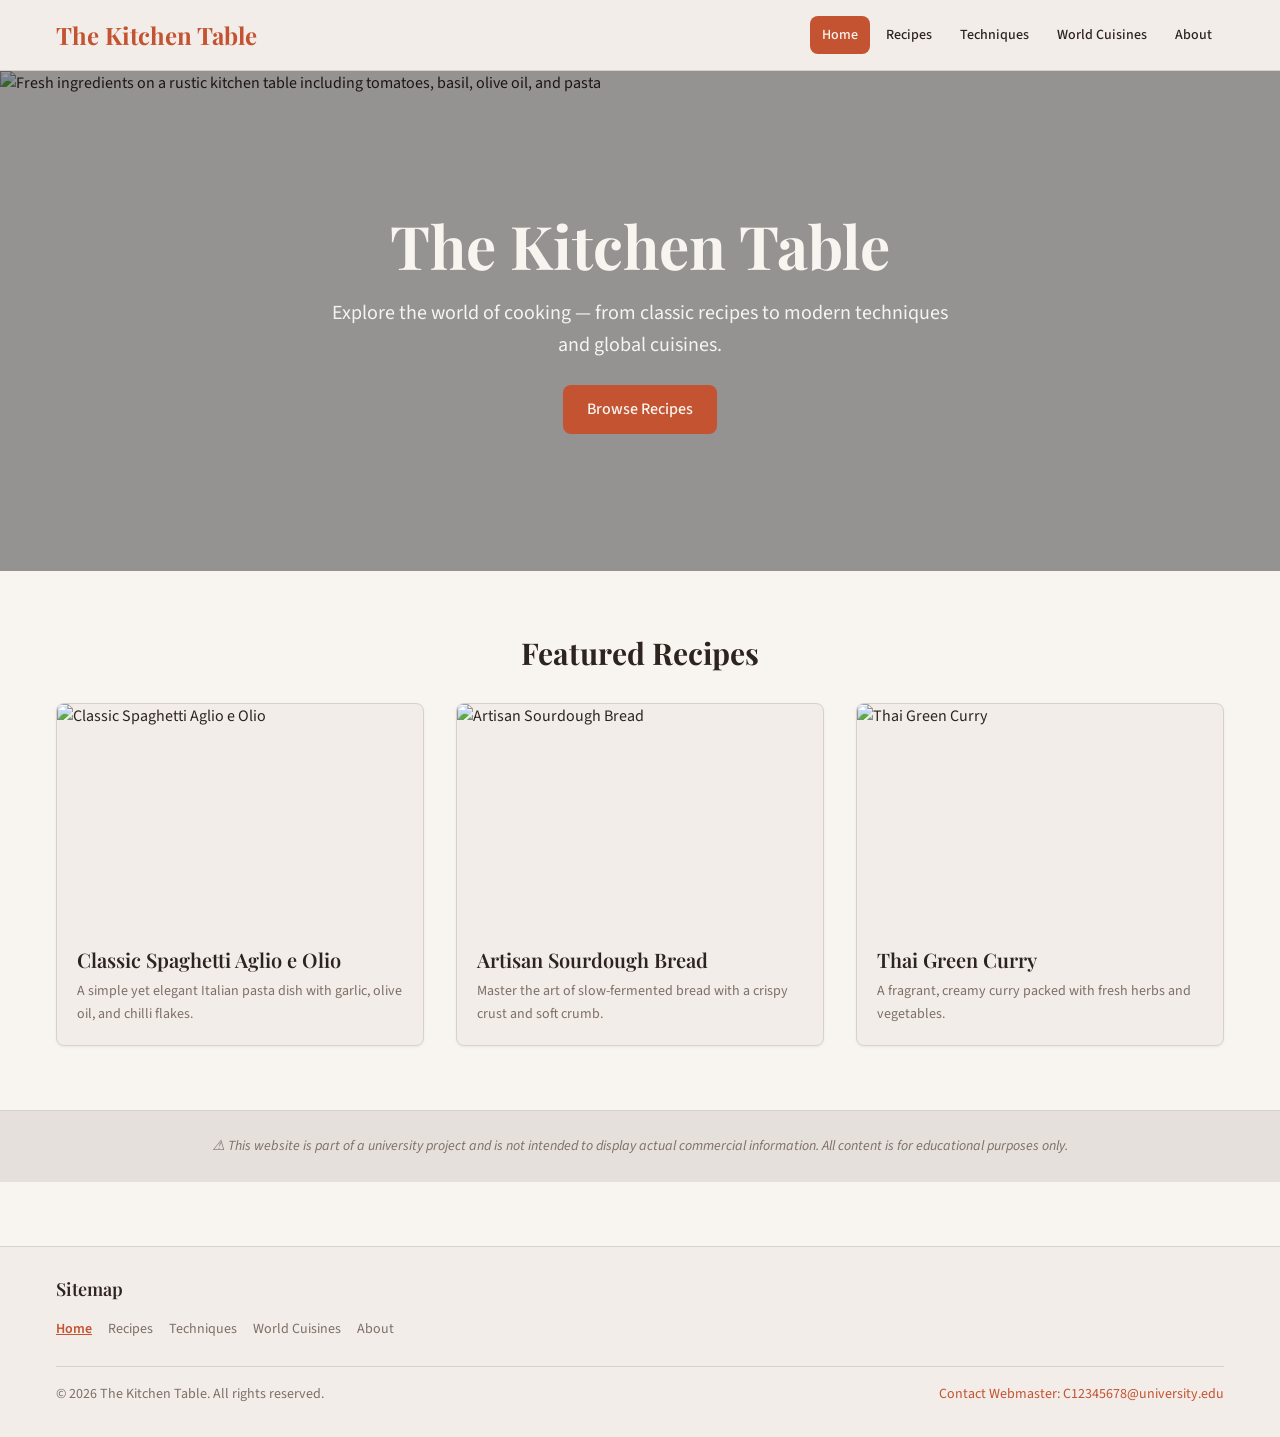
==== index.html @ af535e74 "Add files via upload" ====
<!DOCTYPE html>
<html lang="en">
<head>
  <meta charset="UTF-8">
  <meta name="viewport" content="width=device-width, initial-scale=1.0">
  <meta name="description" content="The Kitchen Table — Discover delicious recipes, cooking techniques, and world cuisines.">
  <title>Home — The Kitchen Table</title>
  <link rel="stylesheet" href="styles.css">
</head>
<body>
  <div class="page-wrapper">

    <!-- Header -->
    <header class="site-header" role="banner">
      <nav class="site-header__inner container" aria-label="Main navigation">
        <a href="index.html" class="site-header__logo">The Kitchen Table</a>
        <ul class="nav-list">
          <li><a href="index.html" class="active" aria-current="page">Home</a></li>
          <li><a href="recipes.html">Recipes</a></li>
          <li><a href="techniques.html">Techniques</a></li>
          <li><a href="world-cuisines.html">World Cuisines</a></li>
          <li><a href="about.html">About</a></li>
        </ul>
      </nav>
    </header>

    <!-- Main Content -->
    <main class="main-content" role="main">

      <!-- Hero Section -->
      <section class="hero" aria-label="Hero">
        <img src="images/hero-cooking.jpg" alt="Fresh ingredients on a rustic kitchen table including tomatoes, basil, olive oil, and pasta" width="1920" height="800">
        <div class="hero__overlay">
          <div class="hero__text">
            <h1>The Kitchen Table</h1>
            <p>Explore the world of cooking — from classic recipes to modern techniques and global cuisines.</p>
            <a href="recipes.html" class="btn-primary">Browse Recipes</a>
          </div>
        </div>
      </section>

      <!-- Featured Recipes -->
      <section class="container py-16" aria-label="Featured recipes">
        <h2 class="section-title">Featured Recipes</h2>
        <div class="cards-grid">

          <article class="card">
            <img src="images/recipe-pasta.jpg" alt="Classic Spaghetti Aglio e Olio" loading="lazy" width="640" height="640">
            <div class="card__body">
              <h3>Classic Spaghetti Aglio e Olio</h3>
              <p>A simple yet elegant Italian pasta dish with garlic, olive oil, and chilli flakes.</p>
            </div>
          </article>

          <article class="card">
            <img src="images/recipe-bread.jpg" alt="Artisan Sourdough Bread" loading="lazy" width="640" height="640">
            <div class="card__body">
              <h3>Artisan Sourdough Bread</h3>
              <p>Master the art of slow-fermented bread with a crispy crust and soft crumb.</p>
            </div>
          </article>

          <article class="card">
            <img src="images/recipe-curry.jpg" alt="Thai Green Curry" loading="lazy" width="640" height="640">
            <div class="card__body">
              <h3>Thai Green Curry</h3>
              <p>A fragrant, creamy curry packed with fresh herbs and vegetables.</p>
            </div>
          </article>

        </div>
      </section>

      <!-- University Disclaimer -->
      <section class="disclaimer" aria-label="Disclaimer">
        <div class="container">
          <p>⚠️ This website is part of a university project and is not intended to display actual commercial information. All content is for educational purposes only.</p>
        </div>
      </section>

    </main>

    <!-- Footer -->
    <footer class="site-footer" role="contentinfo">
      <div class="site-footer__inner container">
        <nav aria-label="Sitemap">
          <h2 class="sitemap-title">Sitemap</h2>
          <ul class="sitemap-list">
            <li><a href="index.html" class="active" aria-current="page">Home</a></li>
            <li><a href="recipes.html">Recipes</a></li>
            <li><a href="techniques.html">Techniques</a></li>
            <li><a href="world-cuisines.html">World Cuisines</a></li>
            <li><a href="about.html">About</a></li>
          </ul>
        </nav>
        <div class="footer-bottom">
          <p>&copy; 2026 The Kitchen Table. All rights reserved.</p>
          <a href="mailto:C12345678@university.edu">Contact Webmaster: C12345678@university.edu</a>
        </div>
      </div>
    </footer>

  </div>
</body>
</html>
---- styles.css ----
/* ============================================================
   The Kitchen Table — Main Stylesheet
   ============================================================ */

@import url('https://fonts.googleapis.com/css2?family=Playfair+Display:ital,wght@0,400;0,600;0,700;1,400&family=Source+Sans+3:wght@300;400;500;600&display=swap');

/* --- CSS Variables (Design Tokens) --- */
:root {
  --background: hsl(30, 33%, 96%);
  --foreground: hsl(20, 20%, 15%);
  --card: hsl(30, 25%, 93%);
  --card-foreground: hsl(20, 20%, 15%);
  --primary: hsl(14, 60%, 48%);
  --primary-foreground: hsl(30, 33%, 96%);
  --secondary: hsl(82, 30%, 40%);
  --secondary-foreground: hsl(30, 33%, 96%);
  --muted: hsl(30, 15%, 88%);
  --muted-foreground: hsl(20, 10%, 45%);
  --accent: hsl(40, 70%, 55%);
  --accent-foreground: hsl(20, 20%, 15%);
  --border: hsl(30, 15%, 82%);
  --radius: 0.5rem;
  --font-heading: 'Playfair Display', Georgia, serif;
  --font-body: 'Source Sans 3', system-ui, sans-serif;
}

/* --- Reset & Base --- */
*, *::before, *::after {
  box-sizing: border-box;
  margin: 0;
  padding: 0;
}

body {
  font-family: var(--font-body);
  background-color: var(--background);
  color: var(--foreground);
  line-height: 1.6;
  min-height: 100vh;
}

img {
  max-width: 100%;
  height: auto;
  display: block;
}

a {
  text-decoration: none;
  color: inherit;
}

ul, ol {
  list-style: none;
}

h1, h2, h3, h4, h5, h6 {
  font-family: var(--font-heading);
  line-height: 1.2;
}

/* --- Layout --- */
.page-wrapper {
  display: flex;
  flex-direction: column;
  min-height: 100vh;
}

.main-content {
  flex: 1;
}

.container {
  max-width: 1200px;
  margin: 0 auto;
  padding: 0 1rem;
}

.container--narrow {
  max-width: 800px;
  margin: 0 auto;
  padding: 0 1rem;
}

/* --- Header --- */
.site-header {
  border-bottom: 1px solid var(--border);
  background-color: var(--card);
}

.site-header__inner {
  display: flex;
  flex-wrap: wrap;
  align-items: center;
  justify-content: space-between;
  padding: 1rem;
  gap: 0.5rem;
}

.site-header__logo {
  font-family: var(--font-heading);
  font-size: 1.5rem;
  font-weight: 700;
  color: var(--primary);
}

.nav-list {
  display: flex;
  flex-wrap: wrap;
  gap: 0.25rem;
}

.nav-list a {
  display: inline-block;
  padding: 0.5rem 0.75rem;
  border-radius: var(--radius);
  font-size: 0.875rem;
  font-weight: 500;
  color: var(--foreground);
  transition: background-color 0.2s;
}

.nav-list a:hover {
  background-color: var(--muted);
}

.nav-list a.active {
  background-color: var(--primary);
  color: var(--primary-foreground);
}

/* --- Footer --- */
.site-footer {
  border-top: 1px solid var(--border);
  background-color: var(--card);
  margin-top: 4rem;
}

.site-footer__inner {
  padding: 2rem 1rem;
}

.sitemap-title {
  font-family: var(--font-heading);
  font-size: 1.125rem;
  font-weight: 600;
  margin-bottom: 1rem;
}

.sitemap-list {
  display: flex;
  flex-wrap: wrap;
  gap: 1rem;
  margin-bottom: 1.5rem;
}

.sitemap-list a {
  font-size: 0.875rem;
  color: var(--muted-foreground);
  transition: color 0.2s;
}

.sitemap-list a:hover {
  color: var(--primary);
}

.sitemap-list a.active {
  color: var(--primary);
  font-weight: 600;
  text-decoration: underline;
}

.footer-bottom {
  border-top: 1px solid var(--border);
  padding-top: 1rem;
  display: flex;
  flex-wrap: wrap;
  justify-content: space-between;
  align-items: center;
  gap: 0.5rem;
}

.footer-bottom p,
.footer-bottom a {
  font-size: 0.875rem;
}

.footer-bottom p {
  color: var(--muted-foreground);
}

.footer-bottom a {
  color: var(--primary);
}

.footer-bottom a:hover {
  text-decoration: underline;
}

/* --- Hero --- */
.hero {
  position: relative;
  height: 400px;
  overflow: hidden;
}

.hero img {
  width: 100%;
  height: 100%;
  object-fit: cover;
}

.hero__overlay {
  position: absolute;
  inset: 0;
  background: rgba(0, 0, 0, 0.4);
  display: flex;
  align-items: center;
  justify-content: center;
}

.hero__text {
  text-align: center;
  padding: 1rem;
}

.hero__text h1 {
  font-size: 2.5rem;
  font-weight: 700;
  color: var(--primary-foreground);
  margin-bottom: 1rem;
}

.hero__text p {
  font-size: 1.125rem;
  color: rgba(255, 255, 255, 0.9);
  max-width: 40rem;
  margin: 0 auto;
}

.btn-primary {
  display: inline-block;
  margin-top: 1.5rem;
  padding: 0.75rem 1.5rem;
  background-color: var(--primary);
  color: var(--primary-foreground);
  border-radius: var(--radius);
  font-weight: 500;
  transition: opacity 0.2s;
}

.btn-primary:hover {
  opacity: 0.9;
}

/* --- Cards Grid --- */
.section-title {
  font-family: var(--font-heading);
  font-size: 1.875rem;
  font-weight: 700;
  text-align: center;
  margin-bottom: 2rem;
}

.cards-grid {
  display: grid;
  grid-template-columns: 1fr;
  gap: 2rem;
}

.card {
  background-color: var(--card);
  border-radius: var(--radius);
  overflow: hidden;
  border: 1px solid var(--border);
  box-shadow: 0 1px 3px rgba(0, 0, 0, 0.06);
}

.card img {
  width: 100%;
  height: 14rem;
  object-fit: cover;
}

.card__body {
  padding: 1.25rem;
}

.card__body h3 {
  font-size: 1.25rem;
  font-weight: 600;
  margin-bottom: 0.5rem;
}

.card__body p {
  font-size: 0.875rem;
  color: var(--muted-foreground);
}

/* --- Disclaimer --- */
.disclaimer {
  background-color: var(--muted);
  border-top: 1px solid var(--border);
  padding: 1.5rem 0;
  text-align: center;
}

.disclaimer p {
  font-size: 0.875rem;
  color: var(--muted-foreground);
  font-style: italic;
}

/* --- Recipe Cards (full width alternating) --- */
.recipe-card {
  background-color: var(--card);
  border-radius: var(--radius);
  overflow: hidden;
  border: 1px solid var(--border);
  box-shadow: 0 1px 3px rgba(0, 0, 0, 0.06);
  margin-bottom: 3rem;
}

.recipe-card__inner {
  display: flex;
  flex-direction: column;
}

.recipe-card__inner.reverse {
  flex-direction: column;
}

.recipe-card img {
  width: 100%;
  height: 16rem;
  object-fit: cover;
}

.recipe-card__content {
  padding: 1.5rem 2rem;
  flex: 1;
}

.recipe-card__content h2 {
  font-size: 1.5rem;
  font-weight: 700;
  margin-bottom: 0.5rem;
}

.recipe-meta {
  display: flex;
  gap: 1rem;
  font-size: 0.875rem;
  color: var(--muted-foreground);
  margin-bottom: 1rem;
}

.recipe-card__content h3 {
  font-family: var(--font-heading);
  font-size: 1.125rem;
  font-weight: 600;
  margin-bottom: 0.5rem;
}

.recipe-card__content ul {
  list-style: disc inside;
  color: var(--muted-foreground);
  font-size: 0.875rem;
  margin-bottom: 1rem;
}

.recipe-card__content ul li {
  margin-bottom: 0.25rem;
}

.recipe-card__content ol {
  list-style: decimal inside;
  color: var(--muted-foreground);
  font-size: 0.875rem;
}

.recipe-card__content ol li {
  margin-bottom: 0.5rem;
}

/* --- Table --- */
.data-table {
  width: 100%;
  border-collapse: collapse;
  border: 1px solid var(--border);
  border-radius: var(--radius);
  overflow: hidden;
}

.data-table thead tr {
  background-color: var(--primary);
  color: var(--primary-foreground);
}

.data-table th,
.data-table td {
  padding: 0.75rem;
  text-align: left;
}

.data-table th {
  font-weight: 600;
}

.data-table tbody tr {
  border-bottom: 1px solid var(--border);
}

.data-table tbody tr:nth-child(even) {
  background-color: rgba(0, 0, 0, 0.02);
}

.data-table td {
  color: var(--muted-foreground);
}

.data-table td:first-child {
  font-weight: 500;
  color: var(--foreground);
}

/* --- Page Intro Image --- */
.page-banner {
  width: 100%;
  height: 16rem;
  object-fit: cover;
  border-radius: var(--radius);
  margin-bottom: 3rem;
}

/* --- Article Sections --- */
.article-section {
  margin-bottom: 2rem;
}

.article-section h2 {
  font-size: 1.5rem;
  font-weight: 600;
  margin-bottom: 0.75rem;
}

.article-section p {
  color: var(--muted-foreground);
  margin-bottom: 0.5rem;
}

/* --- Further Reading Box --- */
.further-reading {
  background-color: var(--card);
  border: 1px solid var(--border);
  border-radius: var(--radius);
  padding: 1.5rem;
  margin-top: 2rem;
}

.further-reading h2 {
  font-family: var(--font-heading);
  font-size: 1.25rem;
  font-weight: 600;
  margin-bottom: 0.75rem;
}

.further-reading ul {
  list-style: none;
}

.further-reading ul li {
  margin-bottom: 0.5rem;
}

.further-reading a,
.link-primary {
  color: var(--primary);
  font-size: 0.875rem;
}

.further-reading a:hover,
.link-primary:hover {
  text-decoration: underline;
}

/* --- Video Embed --- */
.video-wrapper {
  position: relative;
  padding-bottom: 56.25%; /* 16:9 */
  height: 0;
  overflow: hidden;
  border-radius: var(--radius);
  border: 1px solid var(--border);
}

.video-wrapper iframe {
  position: absolute;
  top: 0;
  left: 0;
  width: 100%;
  height: 100%;
  border: 0;
}

.video-caption {
  font-size: 0.875rem;
  color: var(--muted-foreground);
  font-style: italic;
  margin-top: 0.5rem;
}

/* --- About Page --- */
.about-section {
  margin-bottom: 2.5rem;
}

.about-section h2 {
  font-family: var(--font-heading);
  font-size: 1.5rem;
  font-weight: 600;
  margin-bottom: 1rem;
}

.about-section p {
  color: var(--muted-foreground);
  margin-bottom: 0.5rem;
}

.about-section strong {
  color: var(--foreground);
}

.about-section ul {
  list-style: disc inside;
  color: var(--muted-foreground);
}

.about-section ul li {
  margin-bottom: 0.5rem;
}

.about-section a {
  color: var(--primary);
}

.about-section a:hover {
  text-decoration: underline;
}

.references ul {
  font-size: 0.875rem;
}

/* --- Utility --- */
.text-center { text-align: center; }
.mb-2 { margin-bottom: 0.5rem; }
.mb-4 { margin-bottom: 1rem; }
.mb-6 { margin-bottom: 1.5rem; }
.mb-8 { margin-bottom: 2rem; }
.mb-10 { margin-bottom: 2.5rem; }
.mb-12 { margin-bottom: 3rem; }
.mt-6 { margin-top: 1.5rem; }
.mt-12 { margin-top: 3rem; }
.py-16 { padding-top: 4rem; padding-bottom: 4rem; }
.italic { font-style: italic; }
.text-sm { font-size: 0.875rem; }

/* --- Responsive --- */
@media (min-width: 768px) {
  .hero {
    height: 500px;
  }

  .hero__text h1 {
    font-size: 3.75rem;
  }

  .hero__text p {
    font-size: 1.25rem;
  }

  .cards-grid {
    grid-template-columns: repeat(3, 1fr);
  }

  .recipe-card__inner {
    flex-direction: row;
  }

  .recipe-card__inner.reverse {
    flex-direction: row-reverse;
  }

  .recipe-card img {
    width: 40%;
    height: auto;
  }

  .site-header__inner {
    flex-wrap: nowrap;
  }
}
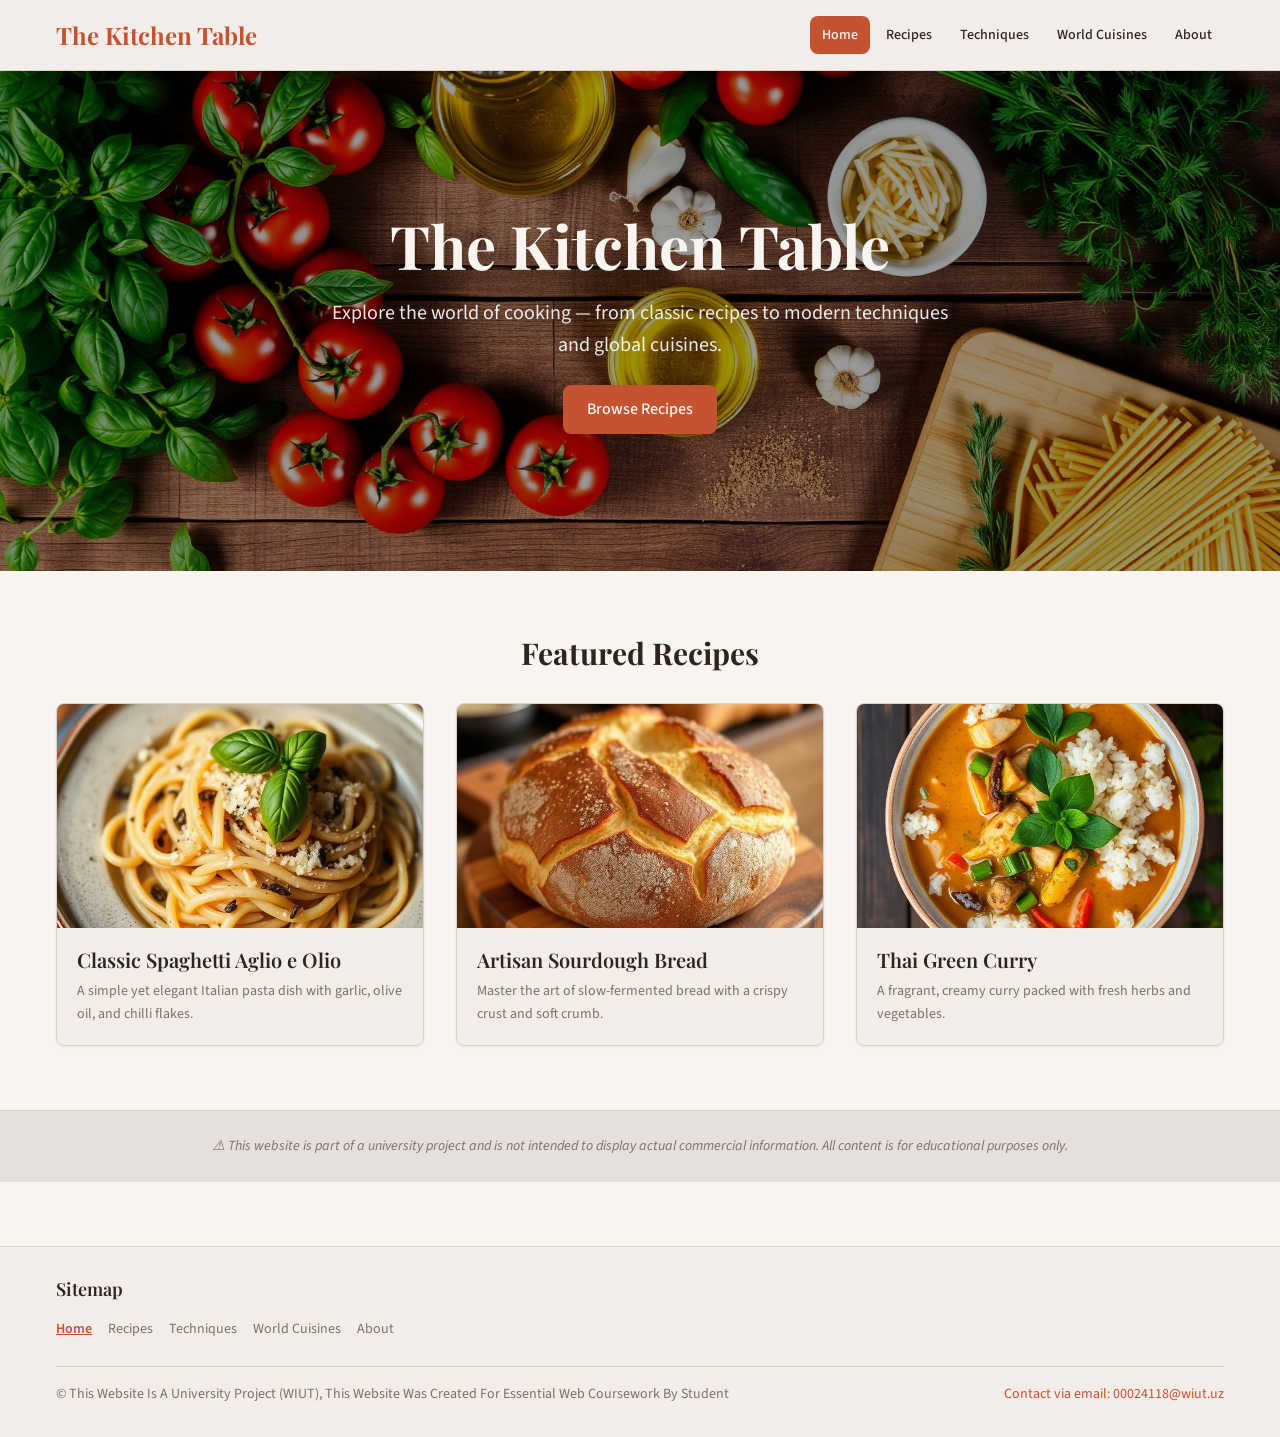
==== commit 4865e0d8: "Update index.html" ====
--- a/index.html
+++ b/index.html
@@ -94,8 +94,8 @@
           </ul>
         </nav>
         <div class="footer-bottom">
-          <p>&copy; 2026 The Kitchen Table. All rights reserved.</p>
-          <a href="mailto:C12345678@university.edu">Contact Webmaster: C12345678@university.edu</a>
+          <p>&copy; This Website Is A University Project (WIUT), This Website Was Created For Essential Web Coursework By Student</p>
+          <a href="mailto:00024118@wiut.uz">Contact via email: 00024118@wiut.uz</a>
         </div>
       </div>
     </footer>
